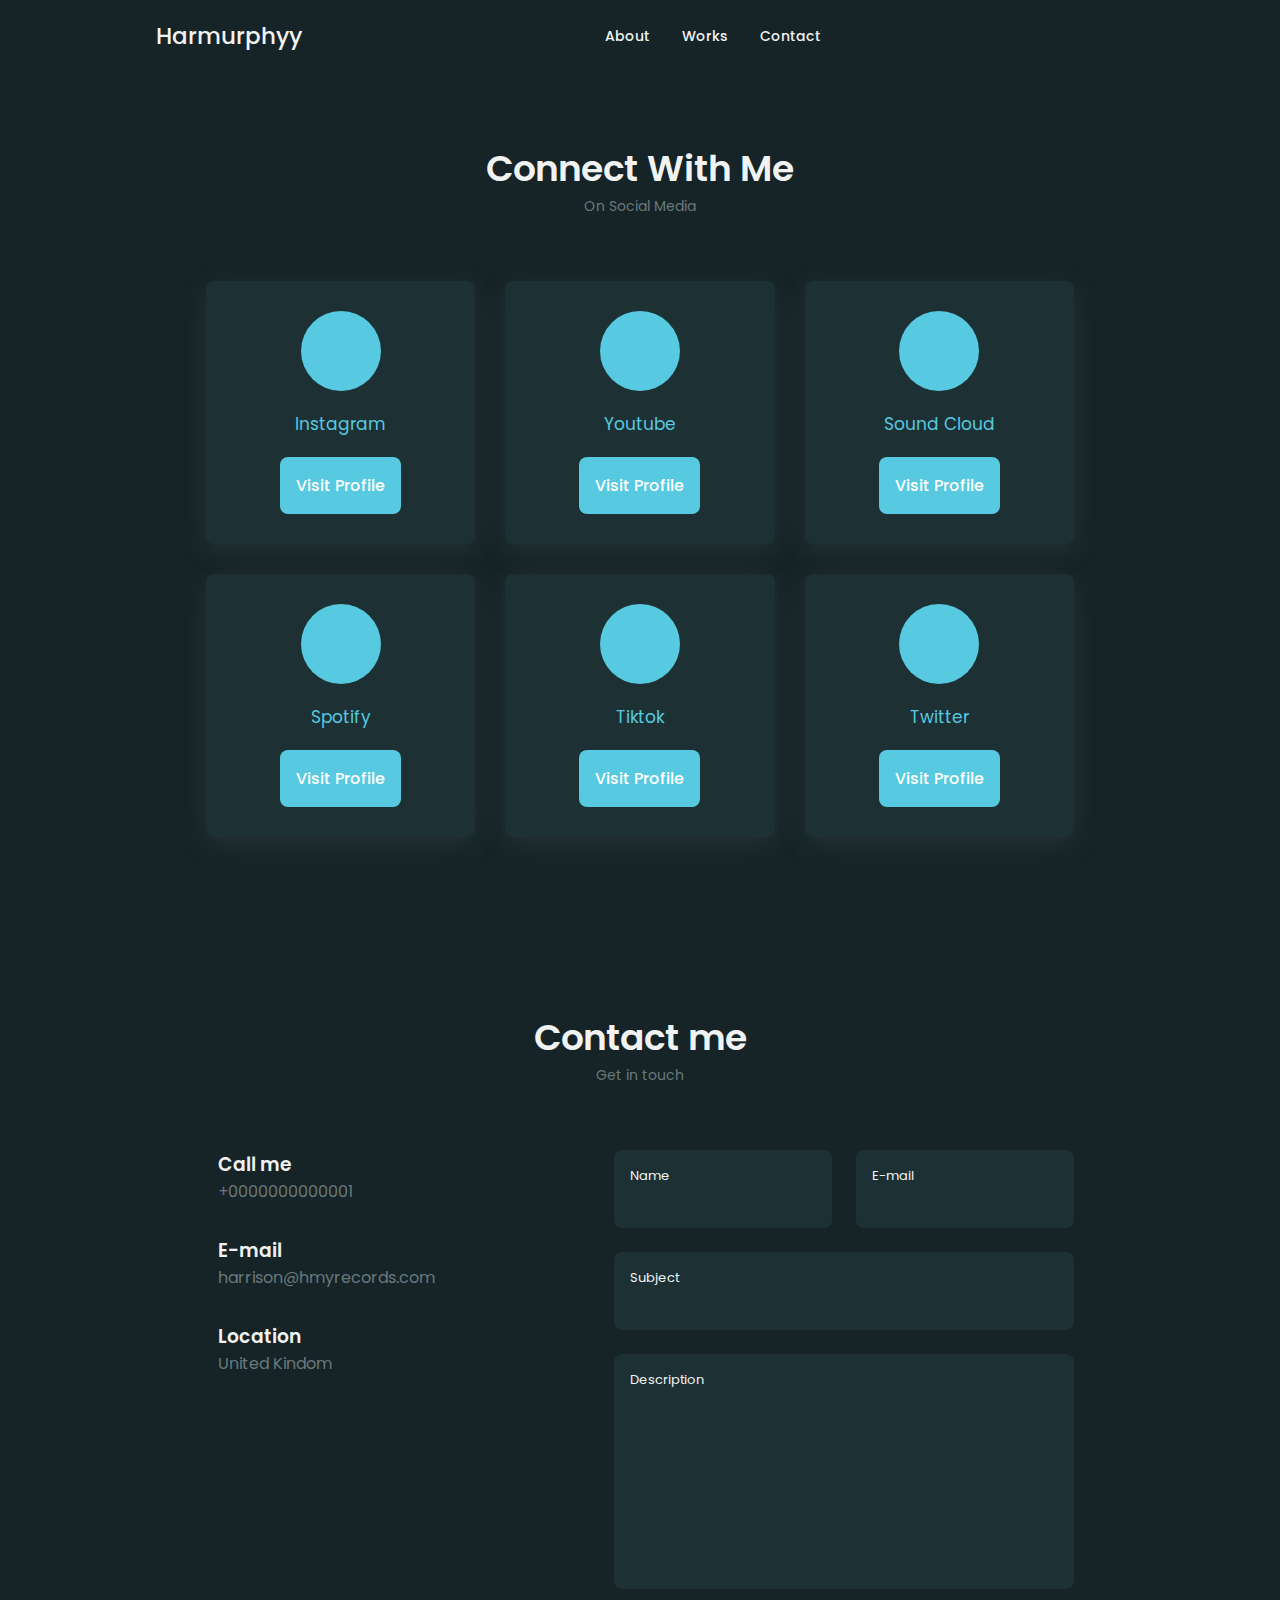
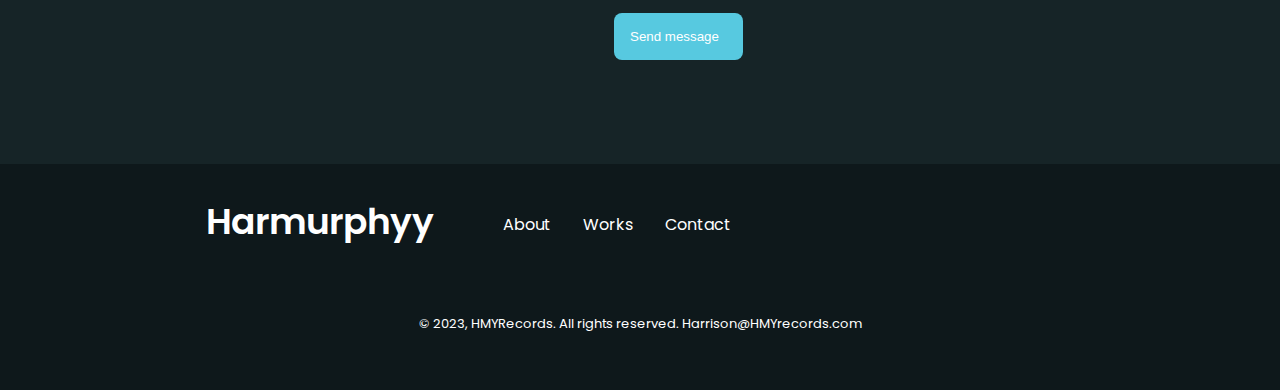
==== contact.html @ 3181c2da "Update contact.html" ====
<!DOCTYPE html>
<html lang="en">
  <head>
    <meta charset="UTF-8" />
    <meta name="viewport" content="width=device-width, initial-scale=1.0" />

    <!--==================== UNICONS ====================-->
    <link
      rel="stylesheet"
      href="https://unicons.iconscout.com/release/v4.0.0/css/line.css"
    />

    <link rel="stylesheet" href="./packages/css/swiper-bundle.min.css" />

    <link
      rel="stylesheet"
      href="https://cdnjs.cloudflare.com/ajax/libs/font-awesome/6.4.0/css/all.min.css"
      integrity="sha512-iecdLmaskl7CVkqkXNQ/ZH/XLlvWZOJyj7Yy7tcenmpD1ypASozpmT/E0iPtmFIB46ZmdtAc9eNBvH0H/ZpiBw=="
      crossorigin="anonymous"
      referrerpolicy="no-referrer"
    />

    <!--==================== CSS ====================-->
    <link rel="stylesheet" href="./packages/css/styles.css" />

    <title>Harmurphyy - Contact Me</title>
  </head>
  <body>
    <!--==================== HEADER ====================-->
    <header class="header" id="header">
      <nav class="nav container">
        <a href="./index.html" class="nav__logo">Harmurphyy</a>
        <div class="nav__menu" id="nav-menu">
          <ul class="nav__list grid">
            <li class="nav__item">
              <a href="./index.html" class="nav__link">
                <i class="uil uil-user nav__icon"></i>About
              </a>
            </li>
            <li class="nav__item">
              <a href="./works.html" class="nav__link">
                <i class="uil uil-file-alt nav__icon"></i>Works
              </a>
            </li>
            <li class="nav__item">
              <a href="#" class="nav__link">
                <i class="uil uil-message nav__icon"></i>Contact
              </a>
            </li>
          </ul>
          <i class="uil uil-times nav__close" id="nav-close"></i>
        </div>
        <div class="nav__btns">
          <!-- Theme change button -->

          <i class="uil uil-moon change-theme" id="theme-button"></i>

          <div class="nav__toggle" id="nav-toggle">
            <i class="uil uil-apps"></i>
          </div>
        </div>
      </nav>
    </header>

    <!--==================== MAIN ====================-->
    <main class="main">
      <!--==================== Social Links ====================-->
      <section class="section" style="margin-top: 5vh">
        <h2 class="section__title">Connect With Me</h2>
        <span class="section__subtitle">On Social Media</span>

        <div class="sm__container container">
          <div class="sm_card">
            <!-- icon -->
            <div class="social_icon">
              <i class="uil uil-instagram"></i>
            </div>

            <!-- userna me -->
            <div class="social_username">
              <p>Instagram</p>
            </div>

            <!-- button -->
            <div class="social_button">
              <a
                href="https://www.instagram.com/harmurphyy/"
                target="_blank"
                class="button button--flex"
              >
                Visit Profile
              </a>
            </div>
          </div>
          <div class="sm_card">
            <!-- icon -->
            <div class="social_icon">
              <i class="uil uil-youtube"></i>
            </div>

            <!-- userna me -->
            <div class="social_username">
              <p>Youtube</p>
            </div>

            <!-- button -->
            <div class="social_button">
              <a
                href="https://www.youtube.com/harmurphyy/"
                target="_blank"
                class="button button--flex"
              >
                Visit Profile
              </a>
            </div>
          </div>
          <div class="sm_card">
            <!-- icon -->
            <div class="social_icon">
              <i class="fa-brands fa-soundcloud"></i>
            </div>

            <!-- userna me -->
            <div class="social_username">
              <p>Sound Cloud</p>
            </div>

            <!-- button -->
            <div class="social_button">
              <a
                href="https://soundcloud.com/harmurphyy"
                target="_blank"
                class="button button--flex"
              >
                Visit Profile
              </a>
            </div>
          </div>
          <div class="sm_card">
            <!-- icon -->
            <div class="social_icon">
              <i class="fa-brands fa-spotify"></i>
            </div>

            <!-- userna me -->
            <div class="social_username">
              <p>Spotify</p>
            </div>

            <!-- button -->
            <div class="social_button">
              <a
                href="https://open.spotify.com/artist/32eSLozIWgn9YwAFYz9wcd?"
                target="_blank"
                class="button button--flex"
              >
                Visit Profile
              </a>
            </div>
          </div>
          <div class="sm_card">
            <!-- icon -->
            <div class="social_icon">
              <i class="fa-brands fa-tiktok"></i>
            </div>

            <!-- userna me -->
            <div class="social_username">
              <p>Tiktok</p>
            </div>

            <!-- button -->
            <div class="social_button">
              <a
                href="https://www.tiktok.com/@harmurphy"
                target="_blank"
                class="button button--flex"
              >
                Visit Profile
              </a>
            </div>
          </div>
          <div class="sm_card">
            <!-- icon -->
            <div class="social_icon">
              <i class="fa-brands fa-twitter"></i>
            </div>

            <!-- userna me -->
            <div class="social_username">
              <p>Twitter</p>
            </div>

            <!-- button -->
            <div class="social_button">
              <a
                href="https://www.twitter.com/harmurphyy/"
                target="_blank"
                class="button button--flex"
              >
                Visit Profile
              </a>
            </div>
          </div>
        </div>
      </section>

      <!--==================== CONTACT ME ====================-->
      <section class="contact section" id="contact" style="margin-top: 5vh">
        <h2 class="section__title">Contact me</h2>
        <span class="section__subtitle">Get in touch</span>

        <div class="contact__container container grid">
          <div>
            <div class="contact__information">
              <i class="uil uil-phone-alt contact__icon"></i>

              <div>
                <h3 class="contact__title">Call me</h3>
                <span class="contatc__subtitle">+0000000000001</span>
              </div>
            </div>

            <div class="contact__information">
              <i class="uil uil-envelope contact__icon"></i>

              <div>
                <h3 class="contact__title">E-mail</h3>
                <span class="contatc__subtitle">harrison@hmyrecords.com</span>
              </div>
            </div>

            <div class="contact__information">
              <i class="uil uil-map-marker contact__icon"></i>

              <div>
                <h3 class="contact__title">Location</h3>
                <span class="contatc__subtitle">United Kindom</span>
              </div>
            </div>
          </div>

          <form class="contact__form grid">
            <div class="contact__inputs grid">
              <div class="contact__content">
                <label for="" class="contact__label">Name</label>
                <input type="text" name="Name" class="contact__input" />
              </div>

              <div class="contact__content">
                <label for="" class="contact__label">E-mail</label>
                <input type="email" name="email" class="contact__input" />
              </div>
            </div>

            <div class="contact__content">
              <label for="" class="contact__label">Subject</label>
              <input type="text" name="Subject" class="contact__input" />
            </div>

            <div class="contact__content">
              <label for="" class="contact__label">Description</label>
              <textarea
                name="Message"
                id=""
                cols="0"
                rows="7"
                class="contact__input"
              ></textarea>
            </div>

            <div>
              <button
                style="outline: none; border: none; cursor: pointer"
                type="submit"
                class="button button--flex"
              >
                Send message
                <i class="uil uil-message button__icon"></i>
              </button>
            </div>
          </form>
        </div>
      </section>
    </main>

    <!--==================== FOOTER ====================-->
    <footer class="footer">
      <div class="footer__bg">
        <div class="footer__container container grid">
          <div>
            <h1 class="footer__title">Harmurphyy</h1>
          </div>

          <ul class="footer__links">
            <li>
              <a href="./index.html" class="footer__link">About</a>
            </li>
            <li>
              <a href="./works.html" class="footer__link">Works</a>
            </li>
            <li>
              <a href="#" class="footer__link">Contact</a>
            </li>
          </ul>

          <div class="footer__socials">
            <a
              href="https://www.youtube.com/harmurphyy/"
              target="_blank"
              class="footer__social"
            >
              <i class="uil uil-youtube"></i>
            </a>
            <a
              href="https://www.instagram.com/harmurphyy/"
              target="_blank"
              class="footer__social"
            >
              <i class="uil uil-instagram"></i>
            </a>
            <a
              href="https://www.twitter.com/harmurphyy/"
              target="_blank"
              class="footer__social"
            >
              <i class="uil uil-twitter-alt"></i>
            </a>
          </div>
        </div>
        <p class="footer__copy">
          &#169; 2023, HMYRecords. All rights reserved.       Harrison@HMYrecords.com
        </p>
      </div>
    </footer>

    <!--==================== SCROLL TOP ====================-->
    <a href="#" class="scrollup" id="scroll-up">
      <i class="uil uil-arrow-up scrollup__icon"></i>
    </a>

    <script src="./packages/js/swiper-bundle.min.js"></script>
    <!--==================== MAIN JS ====================-->
    <script src="./packages/js/main.js"></script>
  </body>
</html>
---- packages/css/styles.css ----
/* ==================== GOOGLE FONTS ====================*/
@import url("https://fonts.googleapis.com/css2?family=Poppins:wght@400;500;600&display=swap");

/*==================== VARIABLES CSS ====================*/
:root {
  --header-height: 3rem;

  /*========== Colors ==========*/

  --hue-color: 190;

  /* HSL color mode */
  --first-color: hsl(var(--hue-color), 69%, 61%);
  --first-color-second: hsl(var(--hue-color), 69%, 61%);
  --first-color-alt: hsl(var(--hue-color), 57%, 53%);
  --first-color-lighter: hsl(var(--hue-color), 92%, 85%);
  --title-color: hsl(var(--hue-color), 8%, 15%);
  --text-color: hsl(var(--hue-color), 8%, 45%);
  --text-color-light: hsl(var(--hue-color), 8%, 65%);
  --input-color: hsl(var(--hue-color), 70%, 96%);
  --body-color: hsl(var(--hue-color), 60%, 99%);
  --container-color: #fff;
  --scroll-bar-color: hsl(var(--hue-color), 12%, 90%);
  --scroll-thumb-color: hsl(var(--hue-color), 12%, 80%);

  --body-font: "Poppins", sans-serif;

  --big-font-size: 2rem;
  --h1-font-size: 1.5rem;
  --h2-font-size: 1.25rem;
  --h3-font-size: 1.125rem;
  --normal-font-size: 0.938rem;
  --small-font-size: 0.813rem;
  --smaller-font-size: 0.75rem;

  --font-medium: 500;
  --font-semi-bold: 600;

  --mb-0-25: 0.25rem;
  --mb-0-5: 0.5rem;
  --mb-0-75: 0.75rem;
  --mb-1: 1rem;
  --mb-1-5: 1.5rem;
  --mb-2: 2rem;
  --mb-2-5: 2.5rem;
  --mb-3: 3rem;

  --z-tooltip: 10;
  --z-fixed: 100;
  --z-modal: 1000;
}

/* Font size for large devices */
@media screen and (min-width: 968px) {
  :root {
    --big-font-size: 3rem;
    --h1-font-size: 2.25rem;
    --h2-font-size: 1.5rem;
    --h3-font-size: 1.25rem;
    --normal-font-size: 1rem;
    --small-font-size: 0.875rem;
    --smaller-font-size: 0.813rem;
  }
}

/*========== Variables Dark theme ==========*/
body.dark-theme {
  --first-color-second: hsl(var(--hue-color), 30%, 8%);
  --title-color: hsl(var(--hue-color), 8%, 95%);
  --text-color: hsl(var(--hue-color), 8%, 45%);
  --text-color-light: hsl(var(--hue-color), 8%, 75%);
  --input-color: hsl(var(--hue-color), 29%, 16%);
  --body-color: hsl(var(--hue-color), 28%, 12%);
  --container-color: hsl(var(--hue-color), 29%, 16%);
  --scroll-bar-color: hsl(var(--hue-color), 12%, 48%);
  --scroll-thumb-color: hsl(var(--hue-color), 12%, 36%);
}

/*========== Button Dark/Light ==========*/
.nav__btns {
  display: flex;
  align-items: center;
}

.change-theme {
  font-size: 1.25rem;
  color: var(--title-color);
  margin-right: var(--mb-1);
  cursor: pointer;
}

.change-theme:hover {
  color: var(--first-color);
}

/*==================== BASE ====================*/

* {
  box-sizing: border-box;
  padding: 0;
  margin: 0;
}

html {
  scroll-behavior: smooth;
}

body {
  margin: 0 0 var(--header-height) 0;
  font-family: var(--body-font);
  font-size: var(--normal-font-size);
  background-color: var(--body-color);
  color: var(--text-color);
}

h1,
h2,
h3,
h4 {
  color: var(--title-color);
  font-weight: var(--font-semi-bold);
}

ul {
  list-style: none;
}

a {
  text-decoration: none;
}

img {
  width: 100%;
  height: auto;
}

textarea {
  resize: none;
}

/*==================== REUSABLE CSS CLASSES ====================*/
.section {
  padding: 2rem 0 4rem;
  margin-bottom: 40px;
}

.section__title {
  font-size: var(--h1-font-size);
}

.section__subtitle {
  display: block;
  font-size: var(--small-font-size);
  margin-bottom: var(--mb-2);
}

.section__title,
.section__subtitle {
  text-align: center;
}

/*==================== LAYOUT ====================*/

.container {
  max-width: 868px;
  margin-left: var(--mb-1-5);
  margin-right: var(--mb-1-5);
}

.grid {
  display: grid;
  gap: 1.5rem;
}

.header {
  width: 100%;
  position: fixed;
  bottom: 0;
  left: 0;
  z-index: var(--z-fixed);
  background-color: var(--body-color);
}

/*==================== NAV ====================*/
.nav {
  max-width: 968px;
  height: var(--header-height);
  display: flex;
  justify-content: space-between;
  align-items: center;
}

.nav__logo,
.nav__toggle {
  color: var(--title-color);
  font-weight: var(--font-medium);
  font-size: 23px;
}

.nav__logo:hover {
  color: var(--first-color);
}

.nav__toggle {
  font-size: 1.1rem;
  cursor: pointer;
}

.nav__toggle:hover {
  color: var(--first-color);
}

@media screen and (max-width: 767px) {
  .nav__menu {
    position: fixed;
    bottom: -100%;
    left: 0;
    width: 100%;
    background-color: var(--body-color);
    padding: 2rem 1.5rem 4rem;
    box-shadow: 0 -1px 4px rgba(0, 0, 0, 0.15);
    border-radius: 1.5rem 1.5rem 0 0;
    transition: 0.3s;
  }
}

.nav__list {
  grid-template-columns: repeat(3, 1fr);
  gap: 2rem;
}
.nav__link {
  display: flex;
  flex-direction: column;
  align-items: center;
  font-size: var(--small-font-size);
  color: var(--title-color);
  font-weight: var(--font-medium);
}

.nav__link:hover {
  color: var(--first-color);
}

.nav__icon {
  font-size: 1.2rem;
}

.nav__close {
  position: absolute;
  right: 1.3rem;
  bottom: 0.5rem;
  font-size: 1.5rem;
  cursor: pointer;
  color: var(--first-color);
}

.nav__close:hover {
  color: var(--first-color-alt);
}

/* show menu */
.show-menu {
  bottom: 0;
}

/* Active link */
.active-link {
  color: var(--first-color);
}

/* Change background header */
.scroll-header {
  box-shadow: 0 -1px 4px rgba(0, 0, 0, 0.15);
}

/*==================== HOME ====================*/

.home__container {
  gap: 1rem;
}

.home__content {
  grid-template-columns: 0.5fr 3fr;
  padding-top: 3.5rem;
  align-items: center;
}

.home__social {
  display: grid;
  grid-template-columns: max-content;
  row-gap: 1rem;
}

.home__social-icon {
  font-size: 1.25rem;
  color: var(--first-color);
}

.home__social-icon:hover {
  color: var(--first-color-alt);
}

.home__blob {
  width: 200px;
  fill: var(--first-color);
}

.home__blob-img {
  width: 220px;
}

.home__data {
  grid-column: 1/3;
}

.home__title {
  font-size: var(--big-font-size);
}

.home__subtitle {
  font-size: var(--h3-font-size);
  color: var(--text-color);
  font-weight: var(--font-medium);
  margin-bottom: var(--mb-0-75);
}

.home__description {
  margin-bottom: var(--mb-2);
}

.home__scroll {
  display: none;
}

.home__scroll-button {
  color: var(--first-color);
  transition: 0.3s;
}

.home__scroll-button:hover {
  transform: translateY(0.25rem);
}

.home__scroll-mouse {
  font-size: 2rem;
}

.home__scroll-name {
  font-size: var(--small-font-size);
  color: var(--title-color);
  font-weight: var(--font-medium);
  margin-right: var(--mb-0-25);
}

.home__scroll-arrow {
  font-size: 1.25rem;
}
/*==================== BUTTONS ====================*/

.button {
  display: inline-block;
  background-color: var(--first-color);
  color: #ffff;
  padding: 1rem;
  border-radius: 0.5rem;
  font-weight: var(--font-medium);
}

.button:hover {
  background-color: var(--first-color-alt);
}

.button__icon {
  font-size: 1.2rem;
  margin-left: var(--mb-0-5);
  transition: 0.3s;
}

.button--white {
  background-color: #fff;
  color: var(--first-color);
}

.button--white:hover {
  background-color: #fff;
}

.button--flex {
  display: inline-flex;
  align-items: center;
  transition: 0.3s;
}

.button--small {
  padding: 0.75rem 1rem;
}

.button--link {
  padding: 0;
  background-color: transparent;
  color: var(--first-color);
}

.button--link:hover {
  background-color: transparent;
  color: var(--first-color-alt);
}

/*==================== ABOUT ====================*/
.about__img {
  width: 200px;
  border-radius: 0.5rem;
  justify-self: center;
  align-items: center;
  box-shadow: rgba(99, 99, 99, 0.2) 0px 2px 8px 0px;
}

.about__description {
  text-align: center;
  margin-bottom: var(--mb-2-5);
}

.about__info {
  display: flex;
  justify-content: space-evenly;
  margin-bottom: var(--mb-2-5);
}

.about__info-title {
  font-size: var(--h2-font-size);
  font-weight: var(--font-semi-bold);
  color: var(--title-color);
}

.about__info-name {
  font-size: var(--smaller-font-size);
}

.about__info-title,
.about__info-name {
  display: block;
  text-align: center;
}

.about__buttons {
  display: flex;
  justify-content: center;
}

/* Work */
.works__container {
  display: grid;
  grid-template-columns: repeat(2, 1fr);
  gap: 30px;
}

.work_card_3 {
  grid-column: span 2;
}

/*==================== CONTACT ME ====================*/
.contact__container {
  row-gap: 3rem;
}

.contact__information {
  display: flex;
  margin-bottom: var(--mb-2);
}

.contact__icon {
  font-size: 1.5rem;
  color: var(--first-color);
  margin-right: var(--mb-0-75);
}

.content__title {
  font-size: var(--h3-font-size);
  font-weight: var(--font-medium);
}

.contact__subtitle {
  font-size: var(--small-font-size);
  color: var(--text-color-light);
}

.contact__content {
  background-color: var(--input-color);
  border-radius: 0.5rem;
  padding: 0.75rem 1rem 0.25rem;
}

.contact__label {
  font-size: var(--smaller-font-size);
  color: var(--title-color);
}

.contact__input {
  width: 100%;
  background-color: var(--input-color);
  color: var(--text-color);
  font-family: var(--body-font);
  font-size: var(--normal-font-size);
  border: none;
  outline: none;
  padding: 0.25rem 0.5rem 0.5rem 0;
}

.sm__container {
  display: grid;
  grid-template-columns: repeat(3, 1fr);
  gap: 30px;
}

.sm_card {
  background-color: var(--container-color);
  box-shadow: rgba(100, 100, 111, 0.2) 0px 7px 29px 0px;
  border-radius: 8px;
  padding: 30px;

  display: flex;
  flex-direction: column;
  justify-content: center;
  align-items: center;
}

.social_icon {
  background-color: var(--first-color);
  color: #fff;
  font-size: 30px;
  width: 80px;
  height: 80px;
  border-radius: 100%;
  display: flex;
  align-items: center;
  justify-content: center;
}

.social_username p {
  font-size: 17px;
  color: var(--first-color);
  margin: 20px 0;
}

/*==================== FOOTER ====================*/
.footer {
  padding-top: 2rem;
}

.footer__container {
  row-gap: 3.5rem;
}

.footer__bg {
  background-color: var(--first-color-second);
  padding: 2rem 0 3rem;
}

.footer__title {
  font-size: var(--h1-font-size);
  margin-bottom: var(--mb-0-25);
}

.footer__subtitle {
  font-size: var(--small-font-size);
}

.footer__links {
  display: flex;
  flex-direction: column;
  row-gap: 1.5rem;
}

.footer__link:hover {
  color: var(--first-color-lighter);
}

.footer__social {
  font-size: 1.25rem;
  margin-right: var(--mb-1-5);
}

.footer__social:hover {
  color: var(--first-color-lighter);
}

.footer__copy {
  font-size: var(--smaller-font-size);
  text-align: center;
  color: #fff;
  margin-top: var(--mb-3);
}

.footer__title,
.footer__subtitle,
.footer__link,
.footer__social {
  color: #fff;
}

.footer__title {
  line-height: 20px;
}

/*========== SCROLL UP ==========*/
.scrollup {
  position: fixed;
  right: 1rem;
  bottom: -20%;
  background-color: var(--first-color);
  opacity: 0.8;
  padding: 0 0.3rem;
  border-radius: 0.4rem;
  z-index: var(--z-tooltip);
  transition: 0.4s;
}

.scrollup:hover {
  background-color: var(--first-color-alt);
}

.scrollup__icon {
  font-size: 1.5rem;
  color: #fff;
}

/* Show scroll */
.show-scroll {
  bottom: 5rem;
}

/*========== SCROLL BAR ==========*/
::-webkit-scrollbar {
  width: 0.6rem;
  background-color: var(--scroll-bar-color);
  border-radius: 0.5rem;
}

::-webkit-scrollbar-thumb {
  background-color: var(--scroll-thumb-color);
  border-radius: 0.5rem;
}

::-webkit-scrollbar-thumb:hover {
  background-color: var(--text-color-light);
}

/*==================== MEDIA QUERIES ====================*/

@media screen and (max-width: 520px) {
  .sm__container {
    grid-template-columns: repeat(1, 1fr);
  }

  .works__container {
    grid-template-columns: repeat(1, 1fr);
  }

  .work_card_3 {
    grid-column: auto;
  }
}

/* For small devices */
@media screen and (max-width: 380px) {
  .container {
    margin-left: var(--mb-1);
    margin-right: var(--mb-1);
  }

  .nav__menu {
    padding: 2rem 0.25rem 4rem;
  }

  .nav__list {
    column-gap: 0;
  }

  .home__content {
    grid-template-columns: 0.35fr 3fr;
  }

  .home__blob {
    width: 250px;
  }

  .home__social-icon {
    width: 30px;
  }

  .home__subtitle {
    font-size: 24px;
  }

  .home__description {
    font-size: 18px;
  }

  .home__button {
    font-size: 20px;
  }

  .skills__title {
    font-size: var(--normal-font-size);
  }
  .qualification__data {
    gap: 0.5rem;
  }

  .services__container {
    grid-template-columns: max-content;
    justify-content: center;
  }

  .services__content {
    padding-right: 3.5rem;
  }
  .services__modal {
    padding: 0 0.5rem;
  }

  .project__img {
    width: 200px;
  }

  .testimonial__header,
  .testimonial__data {
    flex-direction: column;
    align-items: center;
  }

  .testimonial__img {
    margin-right: 0;
    margin-bottom: var(--mb-0-25);
  }

  .testimonial__data,
  .testimonial__description {
    text-align: center;
  }
}

/* For medium devices */
@media screen and (min-width: 568px) {
  .home__content {
    grid-template-columns: max-content 1fr 1fr;
  }

  .home__data {
    grid-column: initial;
  }
  .home__img {
    order: 1;
    justify-self: center;
  }

  .about__container,
  .skills_container,
  .portfolio__content,
  .project__container,
  .contact__container,
  .footer__container {
    grid-template-columns: repeat(2, 1fr);
  }

  .qualification__sections {
    display: grid;
    grid-template-columns: 0.6fr;
    justify-content: center;
  }

  @media screen and (min-width: 768px) {
    .container {
      margin-left: auto;
      margin-right: auto;
    }

    .body {
      margin: 0;
    }
    .section {
      padding: 6rem 0 2rem;
    }
    .section__subtitle {
      margin-bottom: 4rem;
    }
    .header {
      top: 0;
      bottom: initial;
    }

    .header,
    .main,
    .footer__container {
      padding: 0 1rem;
    }

    .nav {
      height: calc(var(--header-height) + 1.5rem);
      column-gap: 1rem;
    }
    .nav__icon,
    .nav__close,
    .nav__toggle {
      display: none;
    }

    .nav__list {
      display: flex;
      column-gap: 2rem;
    }

    .change-theme {
      margin: 0;
    }

    .home__container {
      row-gap: 5rem;
    }

    .home__content {
      padding-top: 5.5rem;
      column-gap: 2rem;
    }
    .home__blob {
      width: 270px;
    }
    .home__scroll {
      display: block;
    }
    .home__scroll-button {
      margin-left: 3rem;
    }
    .about__container {
      column-gap: 5rem;
    }
    .about__img {
      width: 400px;
    }
    .about__description {
      text-align: initial;
    }
    .about__info {
      justify-content: space-between;
    }
    .about__buttons {
      justify-content: initial;
    }
    .qualification__tabs {
      justify-content: center;
    }
    .qualification__button {
      margin: 0 var(--mb-1);
    }

    .qualification__sections {
      grid-template-columns: 0.5fr;
    }
    .services__container {
      grid-template-columns: repeat(3, 218px);
      justify-content: center;
    }
    .services__icon {
      font-size: 2rem;
    }
    .services__content {
      padding: 6rem 0 2rem 2.5rem;
    }

    .services__modal-content {
      width: 450px;
    }
    .portfolio__img {
      width: 320px;
    }
    .portfolio__content {
      align-items: center;
    }
    .project {
      text-align: initial;
    }
    .project__bg {
      background: none;
    }
    .project__container {
      background-color: var(--first-color-second);
      border-radius: 1rem;
      padding: 3rem 2.5rem 0;
      grid-template-columns: 1fr max-content;
      column-gap: 3rem;
    }
    .project__data {
      padding-top: 0.8rem;
    }
    .footer__container {
      grid-template-columns: repeat(3, 1fr);
    }
    .footer__bg {
      padding: 3rem 0 3.5rem;
    }

    .footer__links {
      flex-direction: row;
      column-gap: 2rem;
    }
    .footer__socials {
      justify-self: flex-end;
    }
    .footer__copy {
      margin-top: 4.5rem;
    }
  }
}

/* For large devices */
@media screen and (min-width: 1024px) {
  body {
    margin: 0;
  }

  .header,
  .main,
  .footer__container {
    padding: 0;
  }
  .home__blob {
    width: 320px;
  }
  .home__social {
    transform: translateX(-6rem);
  }
  .services__container {
    grid-template-columns: repeat(3, 238px);
  }
  .portfolio__content {
    column-gap: 5rem;
  }

  .project__container {
    padding-bottom: 30px;
  }

  .swiper-portfolio-icon {
    font-size: 3.5rem;
  }
  .swiper-button-prev {
    left: -3.5rem;
  }
  .swiper-button-next {
    right: -3.5rem;
  }
  .swiper-container-horizontal > .swiper-pagination-bullets {
    bottom: -4.5rem;
  }

  .contact__form {
    width: 460px;
  }
  .contact__inputs {
    grid-template-columns: repeat(2, 1fr);
  }
}
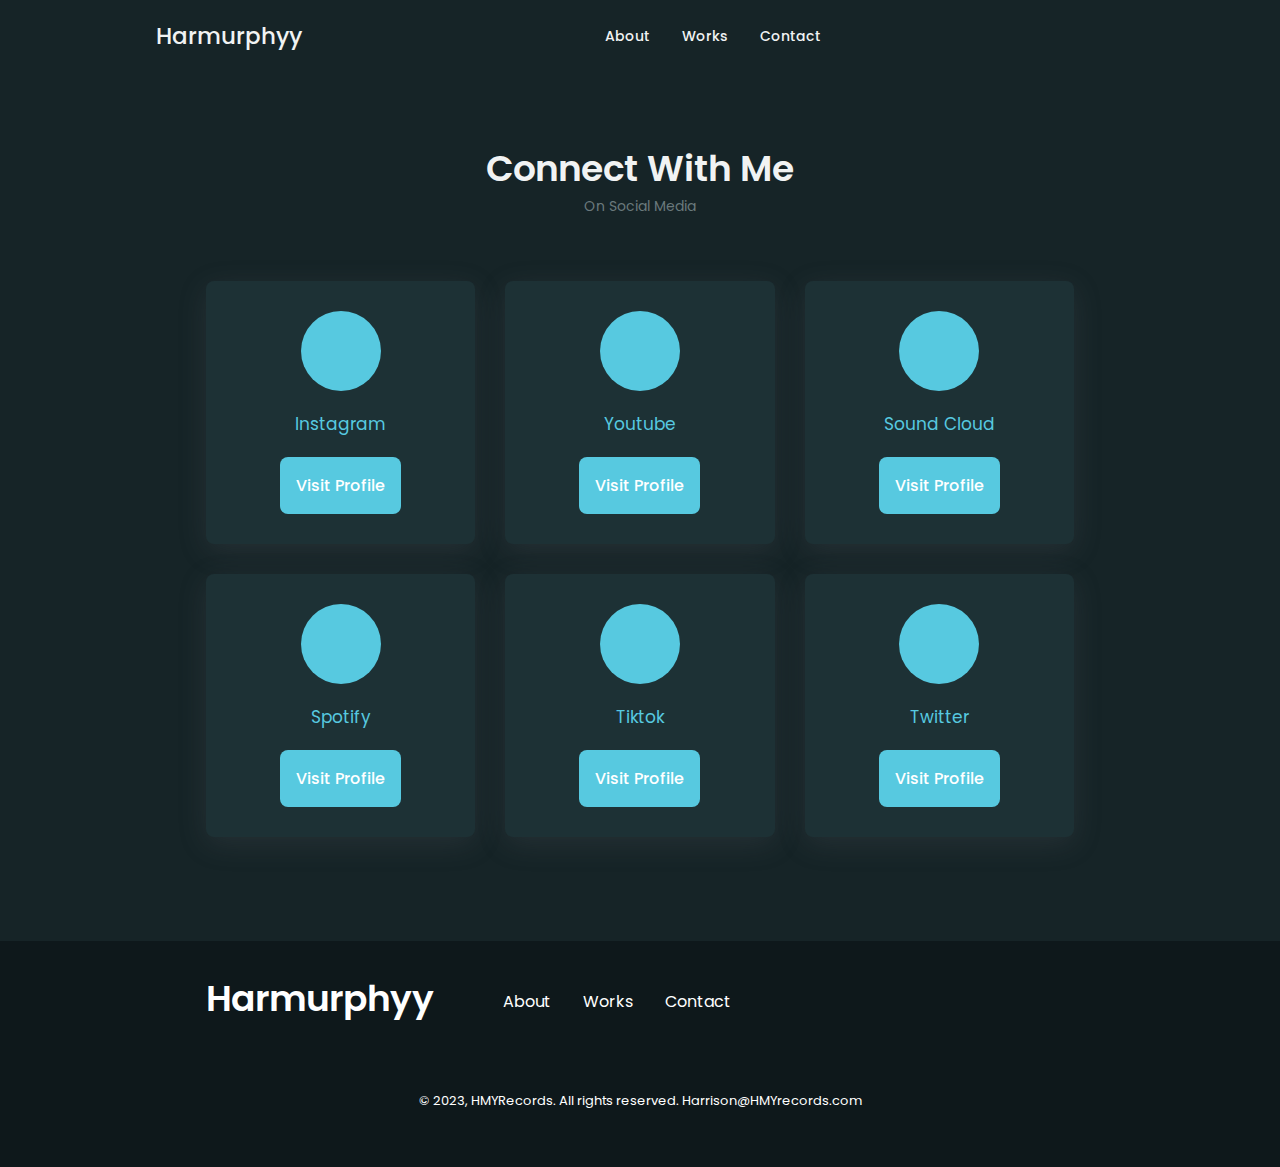
==== commit e940ecda: "Update contact.html" ====
--- a/contact.html
+++ b/contact.html
@@ -205,84 +205,7 @@
         </div>
       </section>
 
-      <!--==================== CONTACT ME ====================-->
-      <section class="contact section" id="contact" style="margin-top: 5vh">
-        <h2 class="section__title">Contact me</h2>
-        <span class="section__subtitle">Get in touch</span>
-
-        <div class="contact__container container grid">
-          <div>
-            <div class="contact__information">
-              <i class="uil uil-phone-alt contact__icon"></i>
-
-              <div>
-                <h3 class="contact__title">Call me</h3>
-                <span class="contatc__subtitle">+0000000000001</span>
-              </div>
-            </div>
-
-            <div class="contact__information">
-              <i class="uil uil-envelope contact__icon"></i>
-
-              <div>
-                <h3 class="contact__title">E-mail</h3>
-                <span class="contatc__subtitle">harrison@hmyrecords.com</span>
-              </div>
-            </div>
-
-            <div class="contact__information">
-              <i class="uil uil-map-marker contact__icon"></i>
-
-              <div>
-                <h3 class="contact__title">Location</h3>
-                <span class="contatc__subtitle">United Kindom</span>
-              </div>
-            </div>
-          </div>
-
-          <form class="contact__form grid">
-            <div class="contact__inputs grid">
-              <div class="contact__content">
-                <label for="" class="contact__label">Name</label>
-                <input type="text" name="Name" class="contact__input" />
-              </div>
-
-              <div class="contact__content">
-                <label for="" class="contact__label">E-mail</label>
-                <input type="email" name="email" class="contact__input" />
-              </div>
-            </div>
-
-            <div class="contact__content">
-              <label for="" class="contact__label">Subject</label>
-              <input type="text" name="Subject" class="contact__input" />
-            </div>
-
-            <div class="contact__content">
-              <label for="" class="contact__label">Description</label>
-              <textarea
-                name="Message"
-                id=""
-                cols="0"
-                rows="7"
-                class="contact__input"
-              ></textarea>
-            </div>
-
-            <div>
-              <button
-                style="outline: none; border: none; cursor: pointer"
-                type="submit"
-                class="button button--flex"
-              >
-                Send message
-                <i class="uil uil-message button__icon"></i>
-              </button>
-            </div>
-          </form>
-        </div>
-      </section>
-    </main>
+
 
     <!--==================== FOOTER ====================-->
     <footer class="footer">
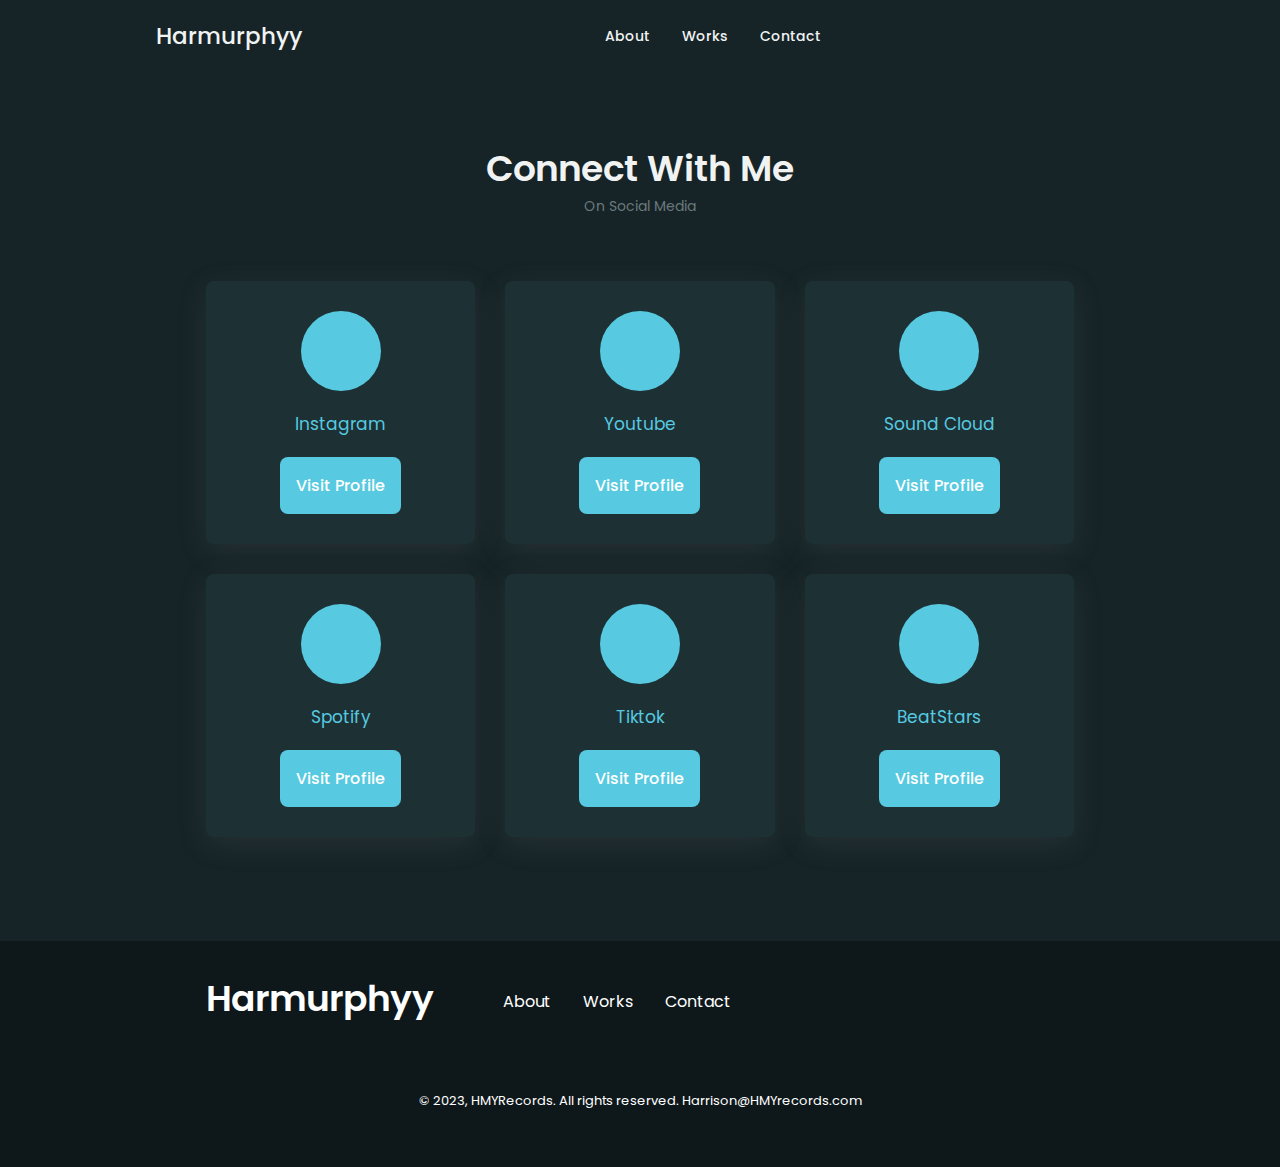
==== commit 57bc4c91: "Update contact.html" ====
--- a/contact.html
+++ b/contact.html
@@ -106,7 +106,7 @@
             <!-- button -->
             <div class="social_button">
               <a
-                href="https://www.youtube.com/harmurphyy/"
+                href="https://www.youtube.com/channel/UCRdYQe8EYiopTyxDZIjnceg"
                 target="_blank"
                 class="button button--flex"
               >
@@ -188,13 +188,13 @@
 
             <!-- userna me -->
             <div class="social_username">
-              <p>Twitter</p>
-            </div>
-
-            <!-- button -->
-            <div class="social_button">
-              <a
-                href="https://www.twitter.com/harmurphyy/"
+              <p>BeatStars</p>
+            </div>
+
+            <!-- button -->
+            <div class="social_button">
+              <a
+                href="https://www.beatstars.com/harmurphyybeats"
                 target="_blank"
                 class="button button--flex"
               >
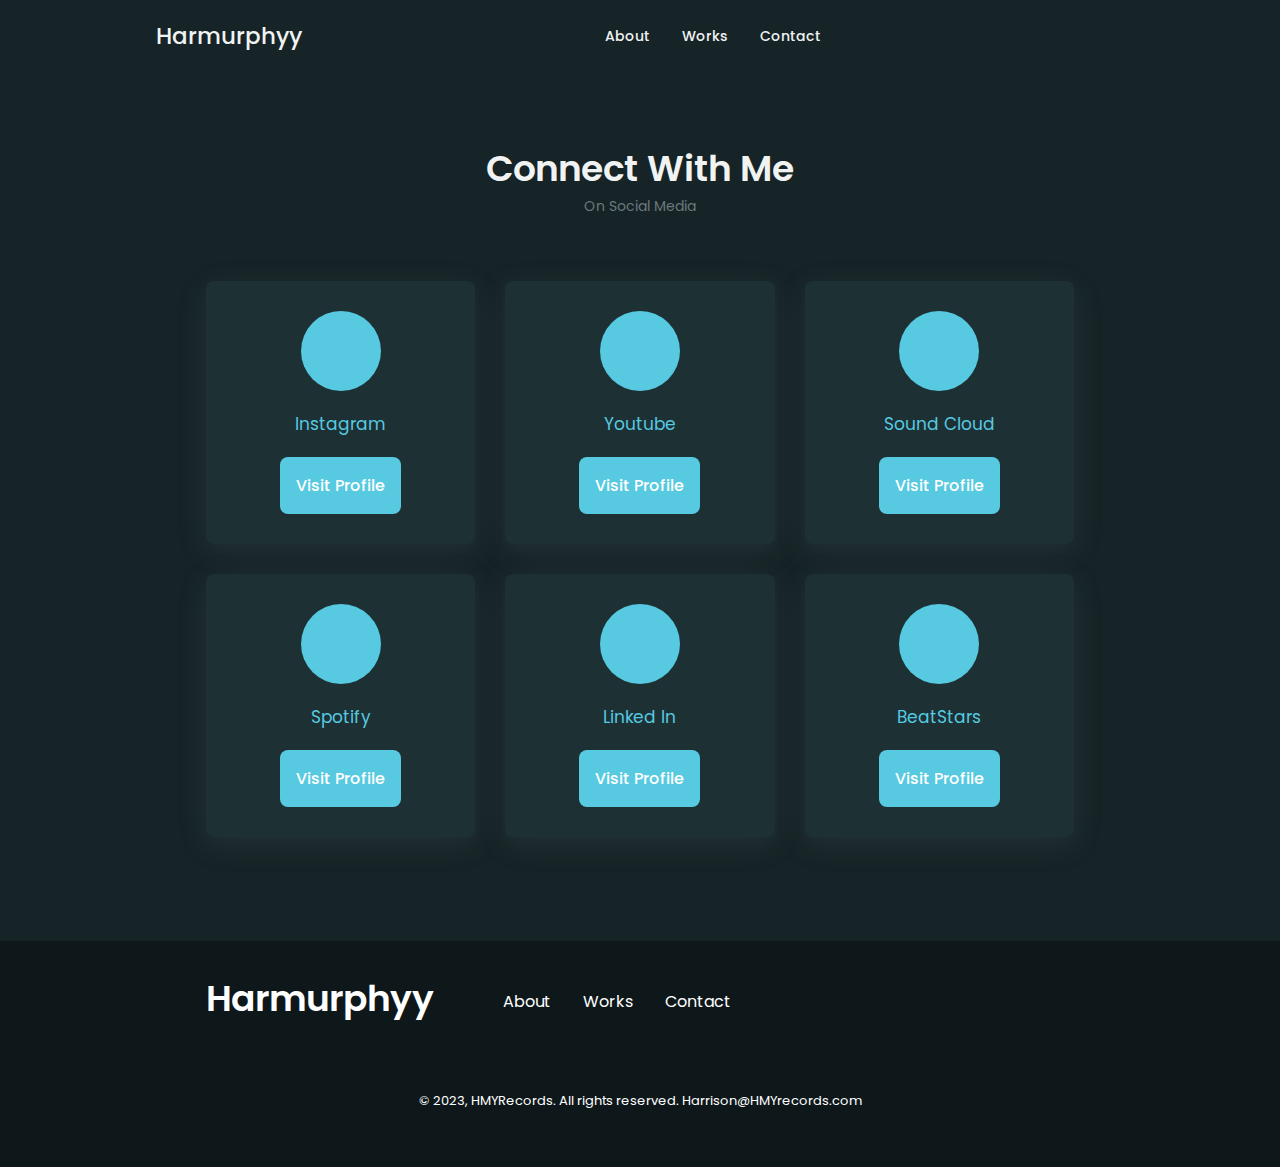
==== commit 04a95783: "Update contact.html" ====
--- a/contact.html
+++ b/contact.html
@@ -161,29 +161,29 @@
           <div class="sm_card">
             <!-- icon -->
             <div class="social_icon">
-              <i class="fa-brands fa-tiktok"></i>
-            </div>
-
-            <!-- userna me -->
-            <div class="social_username">
-              <p>Tiktok</p>
-            </div>
-
-            <!-- button -->
-            <div class="social_button">
-              <a
-                href="https://www.tiktok.com/@harmurphy"
-                target="_blank"
-                class="button button--flex"
-              >
-                Visit Profile
-              </a>
-            </div>
-          </div>
-          <div class="sm_card">
-            <!-- icon -->
-            <div class="social_icon">
-              <i class="fa-brands fa-twitter"></i>
+              <i class="fa-brands fa-linkedin-in"></i>
+            </div>
+
+            <!-- userna me -->
+            <div class="social_username">
+              <p>Linked In</p>
+            </div>
+
+            <!-- button -->
+            <div class="social_button">
+              <a
+                href="https://www.linkedin.com/in/harrison-murphy-168126283/"
+                target="_blank"
+                class="button button--flex"
+              >
+                Visit Profile
+              </a>
+            </div>
+          </div>
+          <div class="sm_card">
+            <!-- icon -->
+            <div class="social_icon">
+              <i class="fa-solid fa-shop"></i>
             </div>
 
             <!-- userna me -->
@@ -229,7 +229,7 @@
 
           <div class="footer__socials">
             <a
-              href="https://www.youtube.com/harmurphyy/"
+              href="https://www.youtube.com/channel/UCRdYQe8EYiopTyxDZIjnceg"
               target="_blank"
               class="footer__social"
             >
@@ -243,11 +243,11 @@
               <i class="uil uil-instagram"></i>
             </a>
             <a
-              href="https://www.twitter.com/harmurphyy/"
+              href="https://www.beatstars.com/harmurphyybeats"
               target="_blank"
               class="footer__social"
             >
-              <i class="uil uil-twitter-alt"></i>
+              <i class="fa-solid fa-shop"></i>
             </a>
           </div>
         </div>
